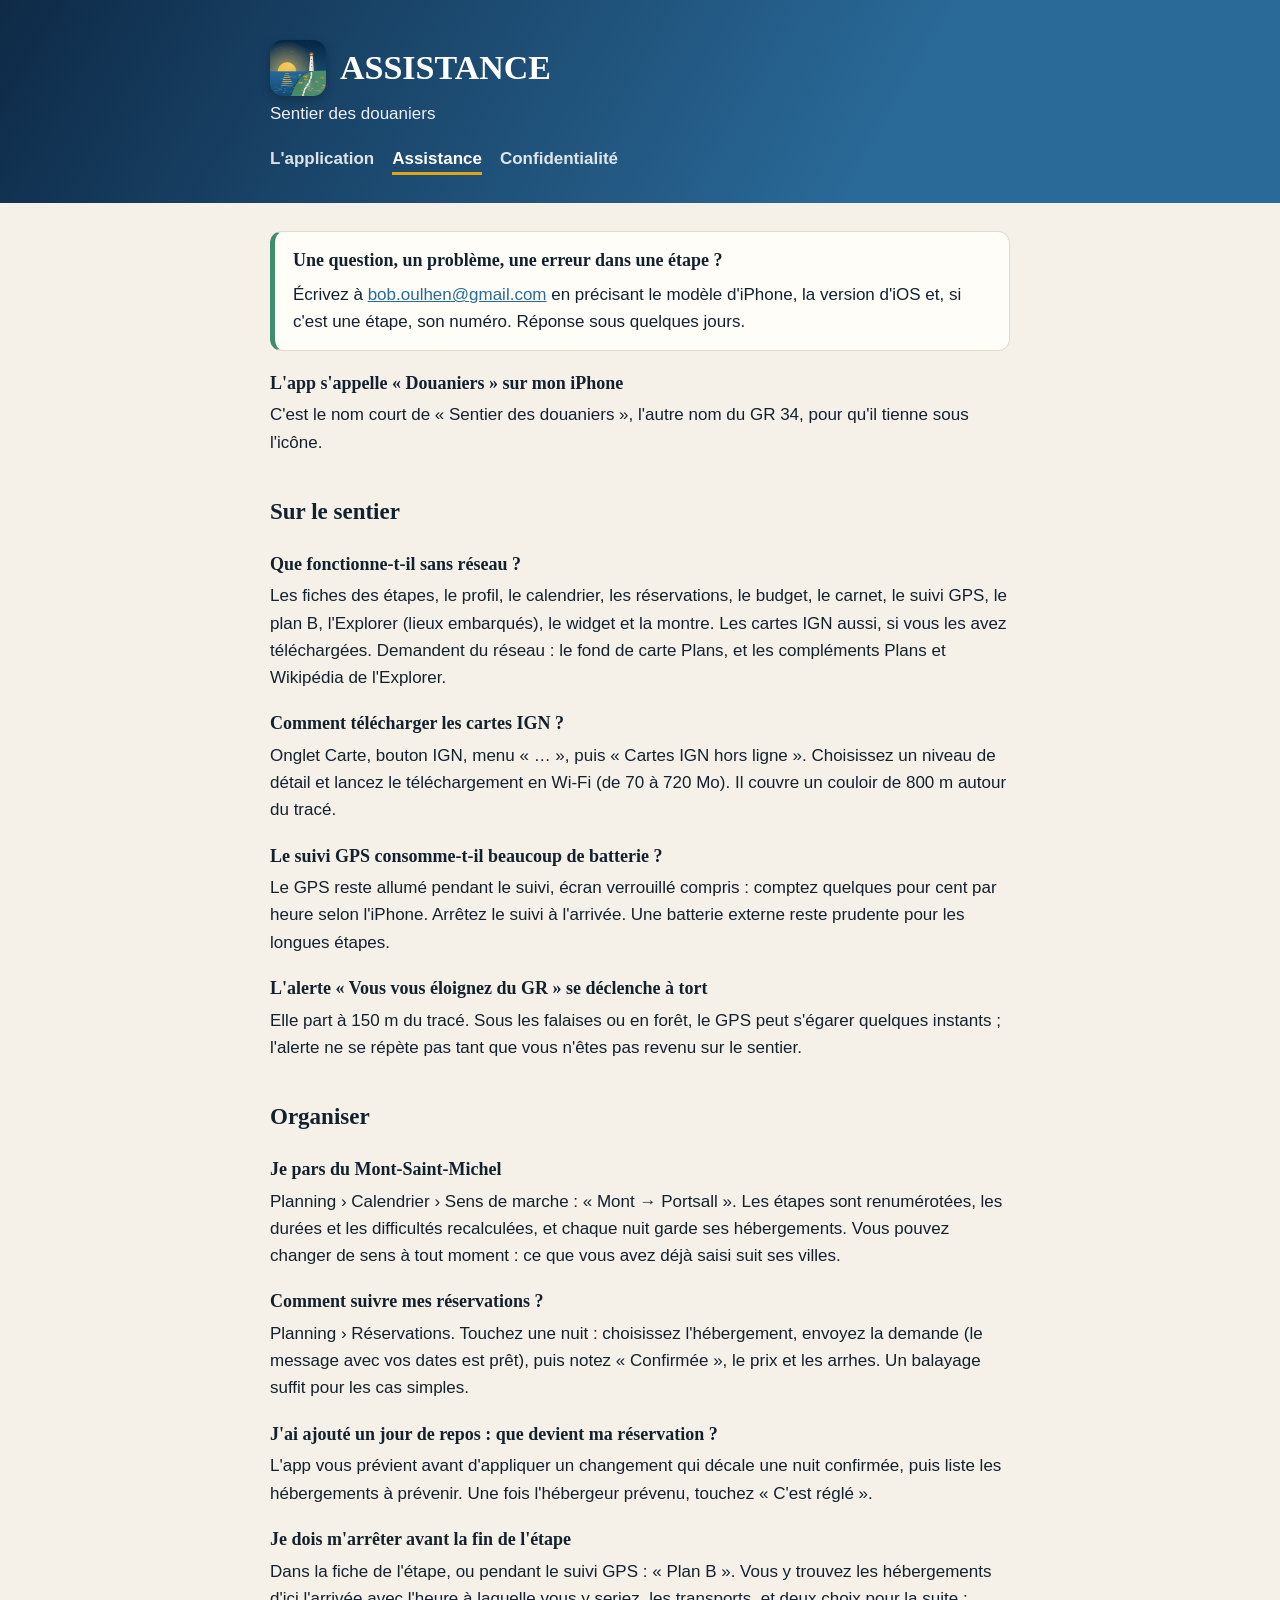
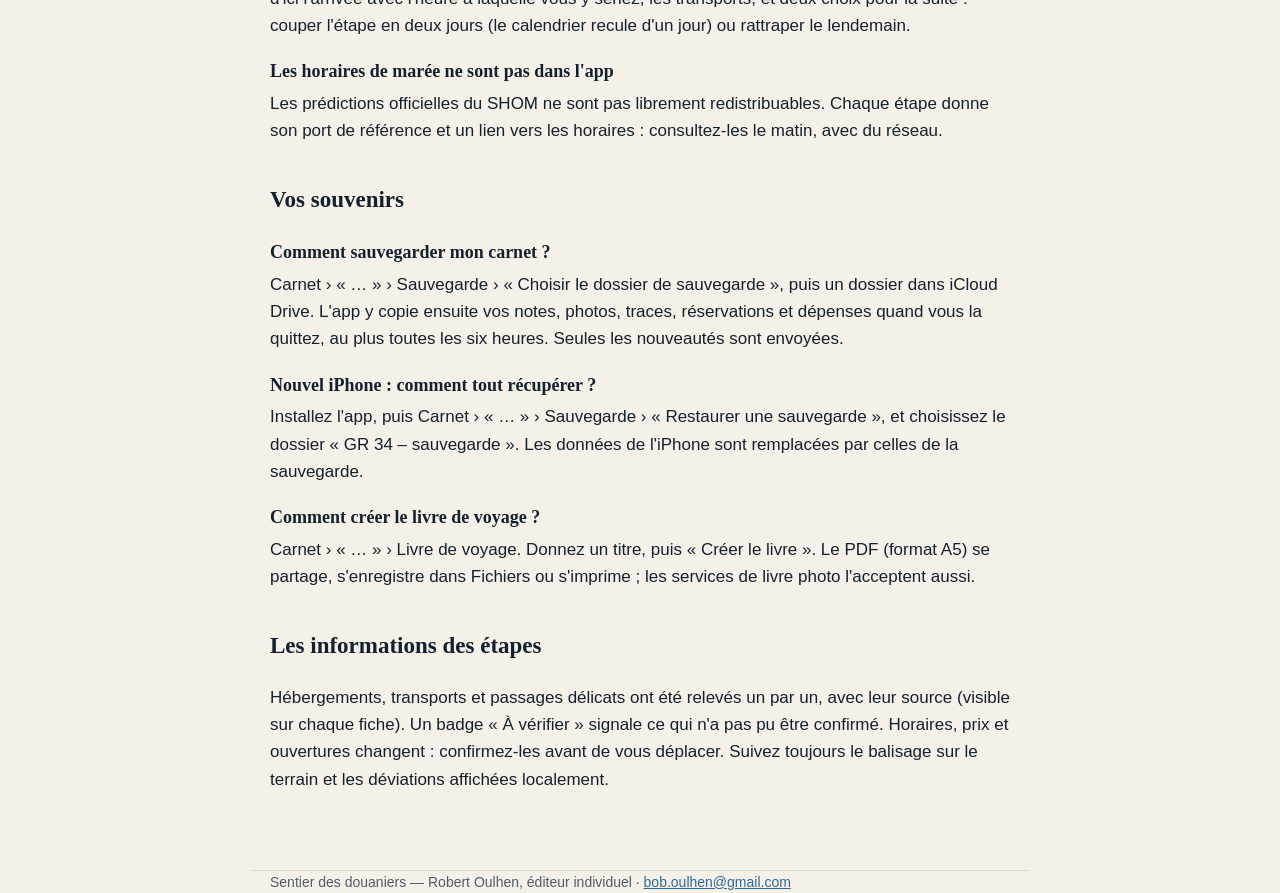
==== assistance.html @ 0482bb90 "Le site de Sentier des douaniers : présentation, assistance, confidentialité Co-Authored-By: Claude " ====
<!doctype html>
<html lang="fr">
<head>
<meta charset="utf-8">
<meta name="viewport" content="width=device-width, initial-scale=1">
<title>Assistance — Sentier des douaniers</title>
<meta name="description" content="Aide de l'app Sentier des douaniers : hors ligne, cartes IGN, suivi GPS, réservations, plan B, sauvegarde, livre de voyage.">
<link rel="icon" href="images/icone.png">
<link rel="apple-touch-icon" href="images/icone.png">
<link rel="stylesheet" href="style.css">
</head>
<body>
<header class="bandeau">
  <div class="dedans">
    <h1><img class="icone" src="images/icone.png" alt="" width="56" height="56">ASSISTANCE</h1>
    <p class="accroche">Sentier des douaniers</p>
    <nav>
      <a href="index.html">L'application</a>
      <a href="assistance.html" aria-current="page">Assistance</a>
      <a href="confidentialite.html">Confidentialité</a>
    </nav>
  </div>
</header>
<main class="dedans">
  <div class="encadre">
    <h3>Une question, un problème, une erreur dans une étape ?</h3>
    <p>Écrivez à <a href="mailto:bob.oulhen@gmail.com">bob.oulhen@gmail.com</a> en précisant le modèle d'iPhone,
    la version d'iOS et, si c'est une étape, son numéro. Réponse sous quelques jours.</p>
  </div>

  <h3>L'app s'appelle « Douaniers » sur mon iPhone</h3>
  <p>C'est le nom court de « Sentier des douaniers », l'autre nom du GR 34, pour qu'il tienne sous l'icône.</p>

  <h2>Sur le sentier</h2>
  <h3>Que fonctionne-t-il sans réseau ?</h3>
  <p>Les fiches des étapes, le profil, le calendrier, les réservations, le budget, le carnet, le suivi GPS, le plan B,
  l'Explorer (lieux embarqués), le widget et la montre. Les cartes IGN aussi, si vous les avez téléchargées.
  Demandent du réseau : le fond de carte Plans, et les compléments Plans et Wikipédia de l'Explorer.</p>

  <h3>Comment télécharger les cartes IGN ?</h3>
  <p>Onglet Carte, bouton IGN, menu « … », puis « Cartes IGN hors ligne ». Choisissez un niveau de détail et
  lancez le téléchargement en Wi-Fi (de 70 à 720 Mo). Il couvre un couloir de 800 m autour du tracé.</p>

  <h3>Le suivi GPS consomme-t-il beaucoup de batterie ?</h3>
  <p>Le GPS reste allumé pendant le suivi, écran verrouillé compris : comptez quelques pour cent par heure selon
  l'iPhone. Arrêtez le suivi à l'arrivée. Une batterie externe reste prudente pour les longues étapes.</p>

  <h3>L'alerte « Vous vous éloignez du GR » se déclenche à tort</h3>
  <p>Elle part à 150 m du tracé. Sous les falaises ou en forêt, le GPS peut s'égarer quelques instants ; l'alerte
  ne se répète pas tant que vous n'êtes pas revenu sur le sentier.</p>

  <h2>Organiser</h2>
  <h3>Je pars du Mont-Saint-Michel</h3>
  <p>Planning › Calendrier › Sens de marche : « Mont → Portsall ». Les étapes sont renumérotées, les durées et les
  difficultés recalculées, et chaque nuit garde ses hébergements. Vous pouvez changer de sens à tout moment : ce que
  vous avez déjà saisi suit ses villes.</p>

  <h3>Comment suivre mes réservations ?</h3>
  <p>Planning › Réservations. Touchez une nuit : choisissez l'hébergement, envoyez la demande (le message avec
  vos dates est prêt), puis notez « Confirmée », le prix et les arrhes. Un balayage suffit pour les cas simples.</p>

  <h3>J'ai ajouté un jour de repos : que devient ma réservation ?</h3>
  <p>L'app vous prévient avant d'appliquer un changement qui décale une nuit confirmée, puis liste les
  hébergements à prévenir. Une fois l'hébergeur prévenu, touchez « C'est réglé ».</p>

  <h3>Je dois m'arrêter avant la fin de l'étape</h3>
  <p>Dans la fiche de l'étape, ou pendant le suivi GPS : « Plan B ». Vous y trouvez les hébergements d'ici
  l'arrivée avec l'heure à laquelle vous y seriez, les transports, et deux choix pour la suite : couper l'étape
  en deux jours (le calendrier recule d'un jour) ou rattraper le lendemain.</p>

  <h3>Les horaires de marée ne sont pas dans l'app</h3>
  <p>Les prédictions officielles du SHOM ne sont pas librement redistribuables. Chaque étape donne son port de
  référence et un lien vers les horaires : consultez-les le matin, avec du réseau.</p>

  <h2>Vos souvenirs</h2>
  <h3>Comment sauvegarder mon carnet ?</h3>
  <p>Carnet › « … » › Sauvegarde › « Choisir le dossier de sauvegarde », puis un dossier dans iCloud Drive. L'app
  y copie ensuite vos notes, photos, traces, réservations et dépenses quand vous la quittez, au plus toutes les
  six heures. Seules les nouveautés sont envoyées.</p>

  <h3>Nouvel iPhone : comment tout récupérer ?</h3>
  <p>Installez l'app, puis Carnet › « … » › Sauvegarde › « Restaurer une sauvegarde », et choisissez le dossier
  « GR 34 – sauvegarde ». Les données de l'iPhone sont remplacées par celles de la sauvegarde.</p>

  <h3>Comment créer le livre de voyage ?</h3>
  <p>Carnet › « … » › Livre de voyage. Donnez un titre, puis « Créer le livre ». Le PDF (format A5) se partage,
  s'enregistre dans Fichiers ou s'imprime ; les services de livre photo l'acceptent aussi.</p>

  <h2>Les informations des étapes</h2>
  <p>Hébergements, transports et passages délicats ont été relevés un par un, avec leur source (visible sur
  chaque fiche). Un badge « À vérifier » signale ce qui n'a pas pu être confirmé. Horaires, prix et ouvertures
  changent : confirmez-les avant de vous déplacer. Suivez toujours le balisage sur le terrain et les
  déviations affichées localement.</p>
</main>
<footer class="dedans">Sentier des douaniers — Robert Oulhen, éditeur individuel · <a href="mailto:bob.oulhen@gmail.com">bob.oulhen@gmail.com</a></footer>
</body>
</html>
---- style.css ----
:root { --encre: #13212f; --doux: #4e5d6c; --fond: #f5f1e8; --carte: #fffdf8; --trait: #e2dbcc;
        --marine: #0e2a47; --iroise: #2a6a99; --granit: #c4706a; --ajonc: #e0a516; --lande: #3e8e6e; --lien: #2a6a99; }
@media (prefers-color-scheme: dark) {
  :root { --encre: #eee9df; --doux: #a7b3bf; --fond: #0b1420; --carte: #142033; --trait: #25354a; --lien: #7db6e3; }
}
* { box-sizing: border-box; }
body { margin: 0; background: var(--fond); color: var(--encre);
       font: 17px/1.6 -apple-system, BlinkMacSystemFont, "Segoe UI", sans-serif; }
h1, h2, h3, .serif { font-family: "New York", ui-serif, Georgia, "Times New Roman", serif; }
.bandeau { background: linear-gradient(120deg, var(--marine), var(--iroise) 70%); color: #fff; padding: 40px 0 28px; }
.dedans { max-width: 780px; margin: 0 auto; padding: 0 20px; }
h1 { margin: 0; font-size: 34px; display: flex; align-items: center; gap: 14px; }
.icone { width: 56px; height: 56px; border-radius: 13px; box-shadow: 0 3px 10px rgba(0,0,0,.25); flex: none; }
.accroche { margin: 4px 0 18px; opacity: .92; }
nav { display: flex; gap: 18px; flex-wrap: wrap; }
nav a { color: #fff; text-decoration: none; font-weight: 600; opacity: .85; }
nav a[aria-current="page"] { opacity: 1; border-bottom: 3px solid var(--ajonc); }
main.dedans { padding-top: 28px; padding-bottom: 60px; }
h2 { margin-top: 38px; font-size: 23px; }
h3 { margin-bottom: 4px; font-size: 18px; }
h3 + p { margin-top: 0; }
a { color: var(--lien); }
.date { color: var(--doux); font-size: 14px; }
.encadre { background: var(--carte); border: 1px solid var(--trait); border-left: 5px solid var(--lande);
           border-radius: 12px; padding: 14px 18px; }
.encadre h3 { margin: 0 0 6px; }
.encadre p { margin: 0; }
.encadre p + p { margin-top: 8px; }
ul { padding-left: 22px; }
li { margin: 4px 0; }
table { width: 100%; border-collapse: collapse; margin: 12px 0; background: var(--carte); }
th, td { text-align: left; padding: 9px 10px; border-bottom: 1px solid var(--trait); vertical-align: top; }
th { font-size: 14px; color: var(--doux); }
footer { color: var(--doux); font-size: 14px; border-top: 1px solid var(--trait); padding: 18px 20px 40px; }
.galerie { display: grid; grid-template-columns: repeat(6, 1fr); gap: 12px; margin: 28px 0 8px; }
.galerie figure { margin: 0; text-align: center; }
.galerie img { width: 100%; height: auto; display: block; border-radius: 16px; border: 1px solid var(--trait);
               box-shadow: 0 6px 18px rgba(14,42,71,.12); }
figcaption { margin-top: 8px; font-size: 14px; color: var(--doux); line-height: 1.3; }
@media (max-width: 700px) {
  .galerie { grid-template-columns: repeat(3, 1fr); }
  h1 { font-size: 28px; }
  .icone { width: 46px; height: 46px; border-radius: 11px; }
}
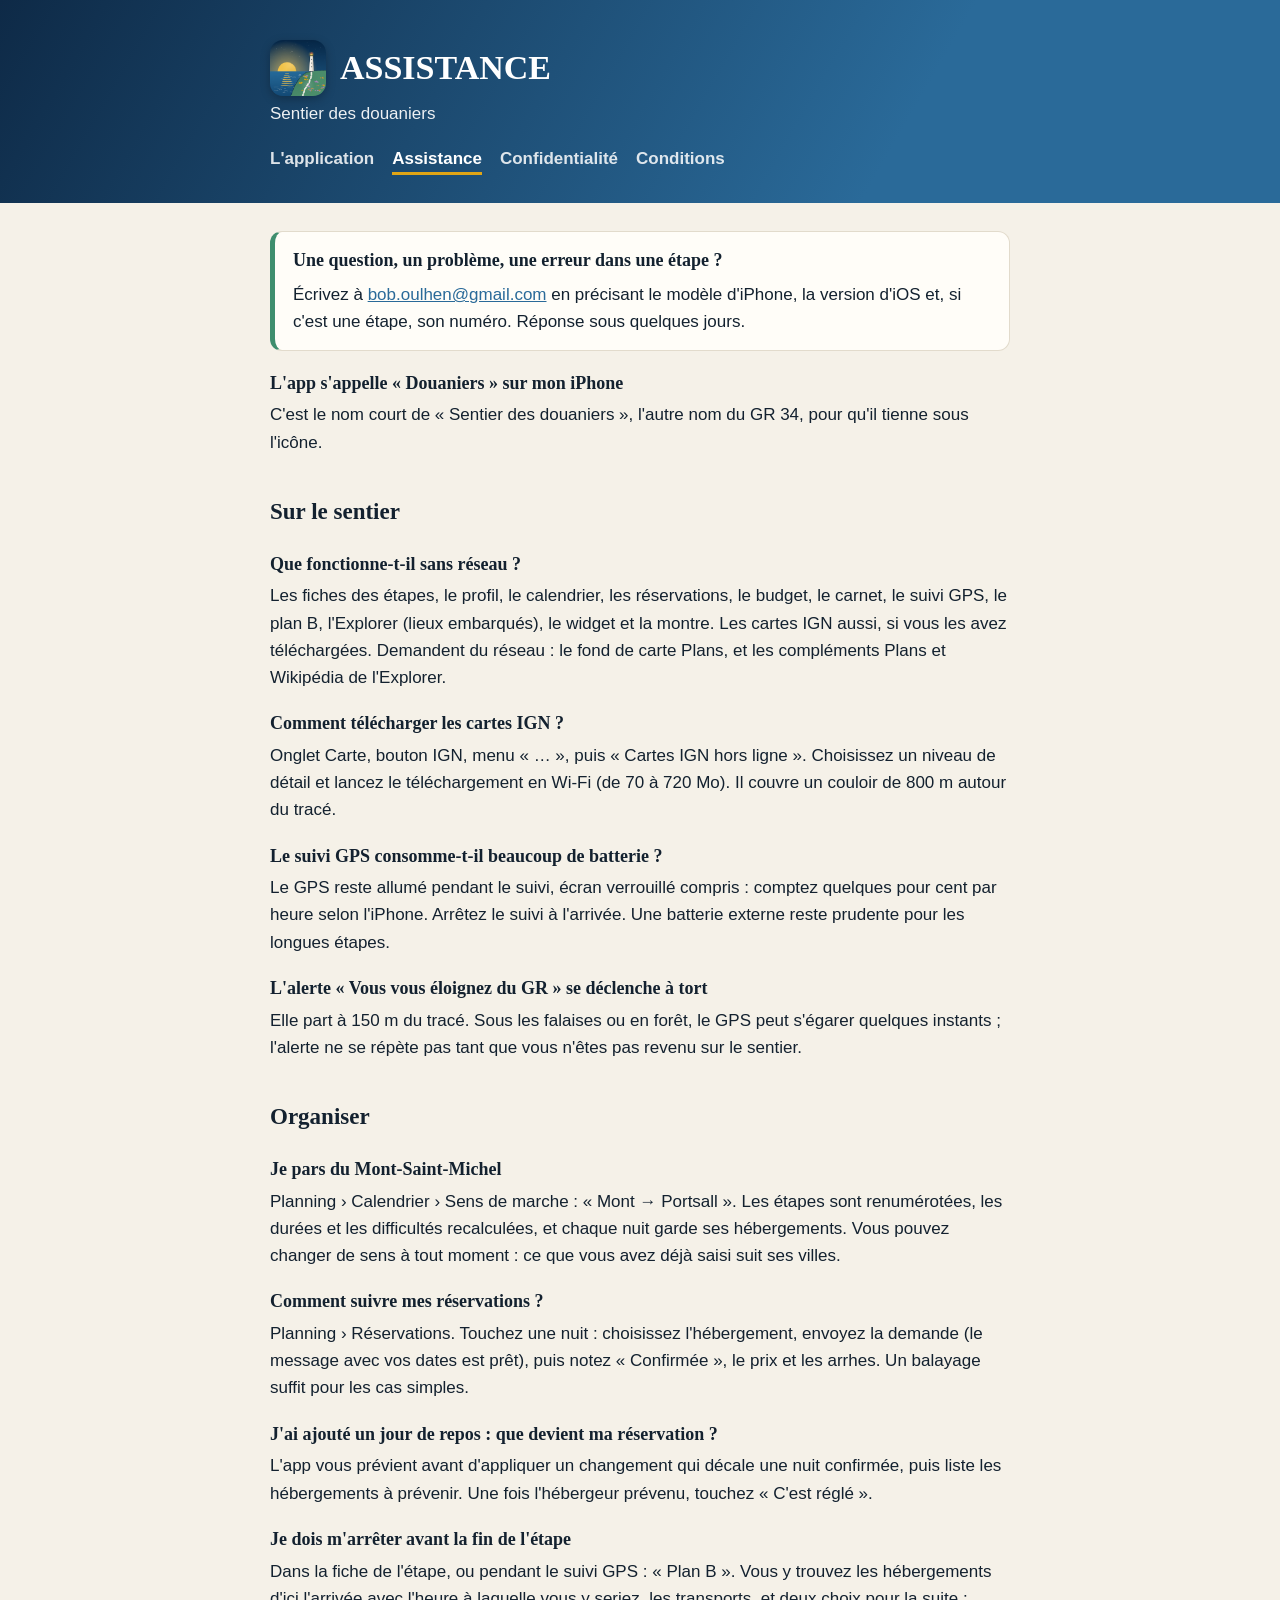
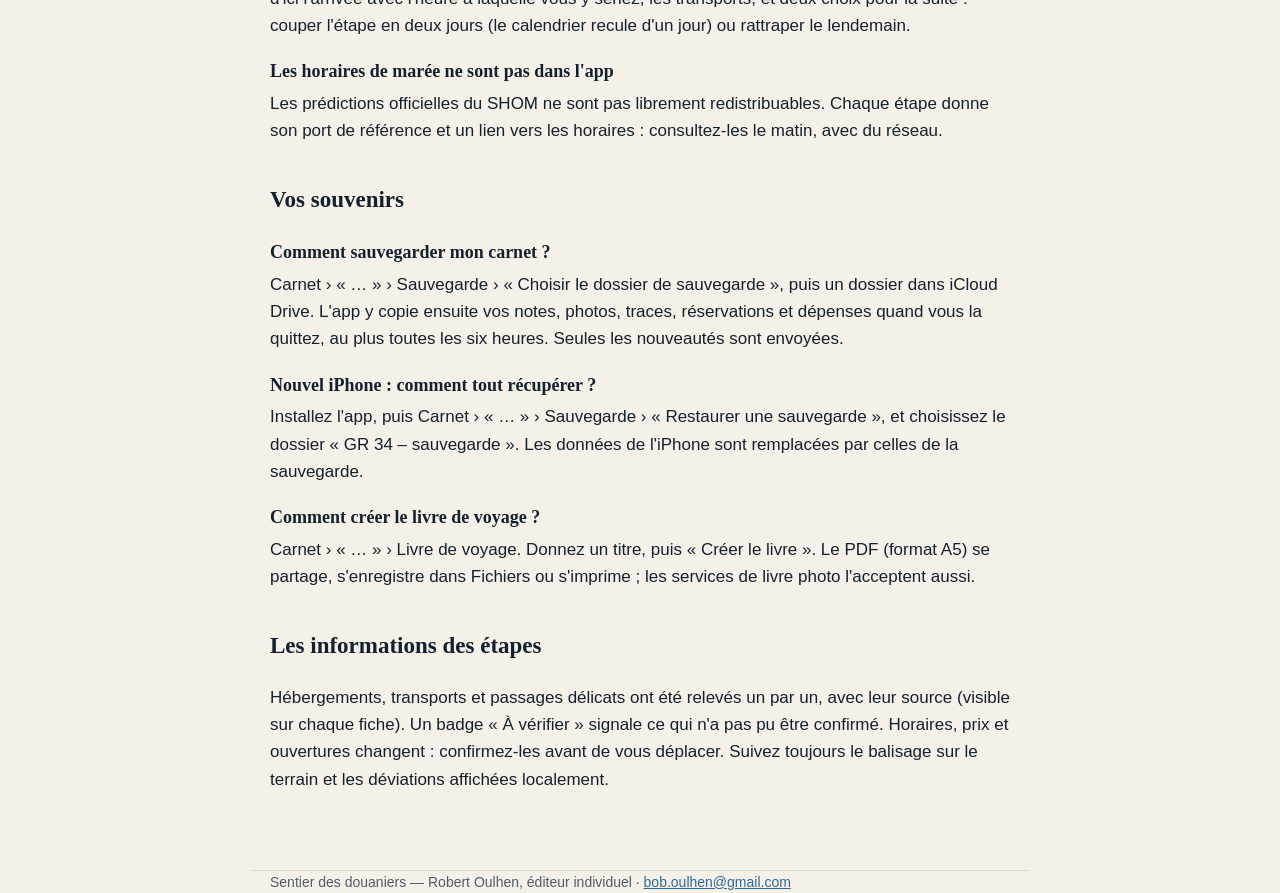
==== commit 41b3991f: "Conditions d'utilisation, et lien dans le menu de chaque page Co-Authored-By: Claude Opus 5.5 <norep" ====
--- a/assistance.html
+++ b/assistance.html
@@ -18,6 +18,7 @@
       <a href="index.html">L'application</a>
       <a href="assistance.html" aria-current="page">Assistance</a>
       <a href="confidentialite.html">Confidentialité</a>
+      <a href="conditions.html">Conditions</a>
     </nav>
   </div>
 </header>
